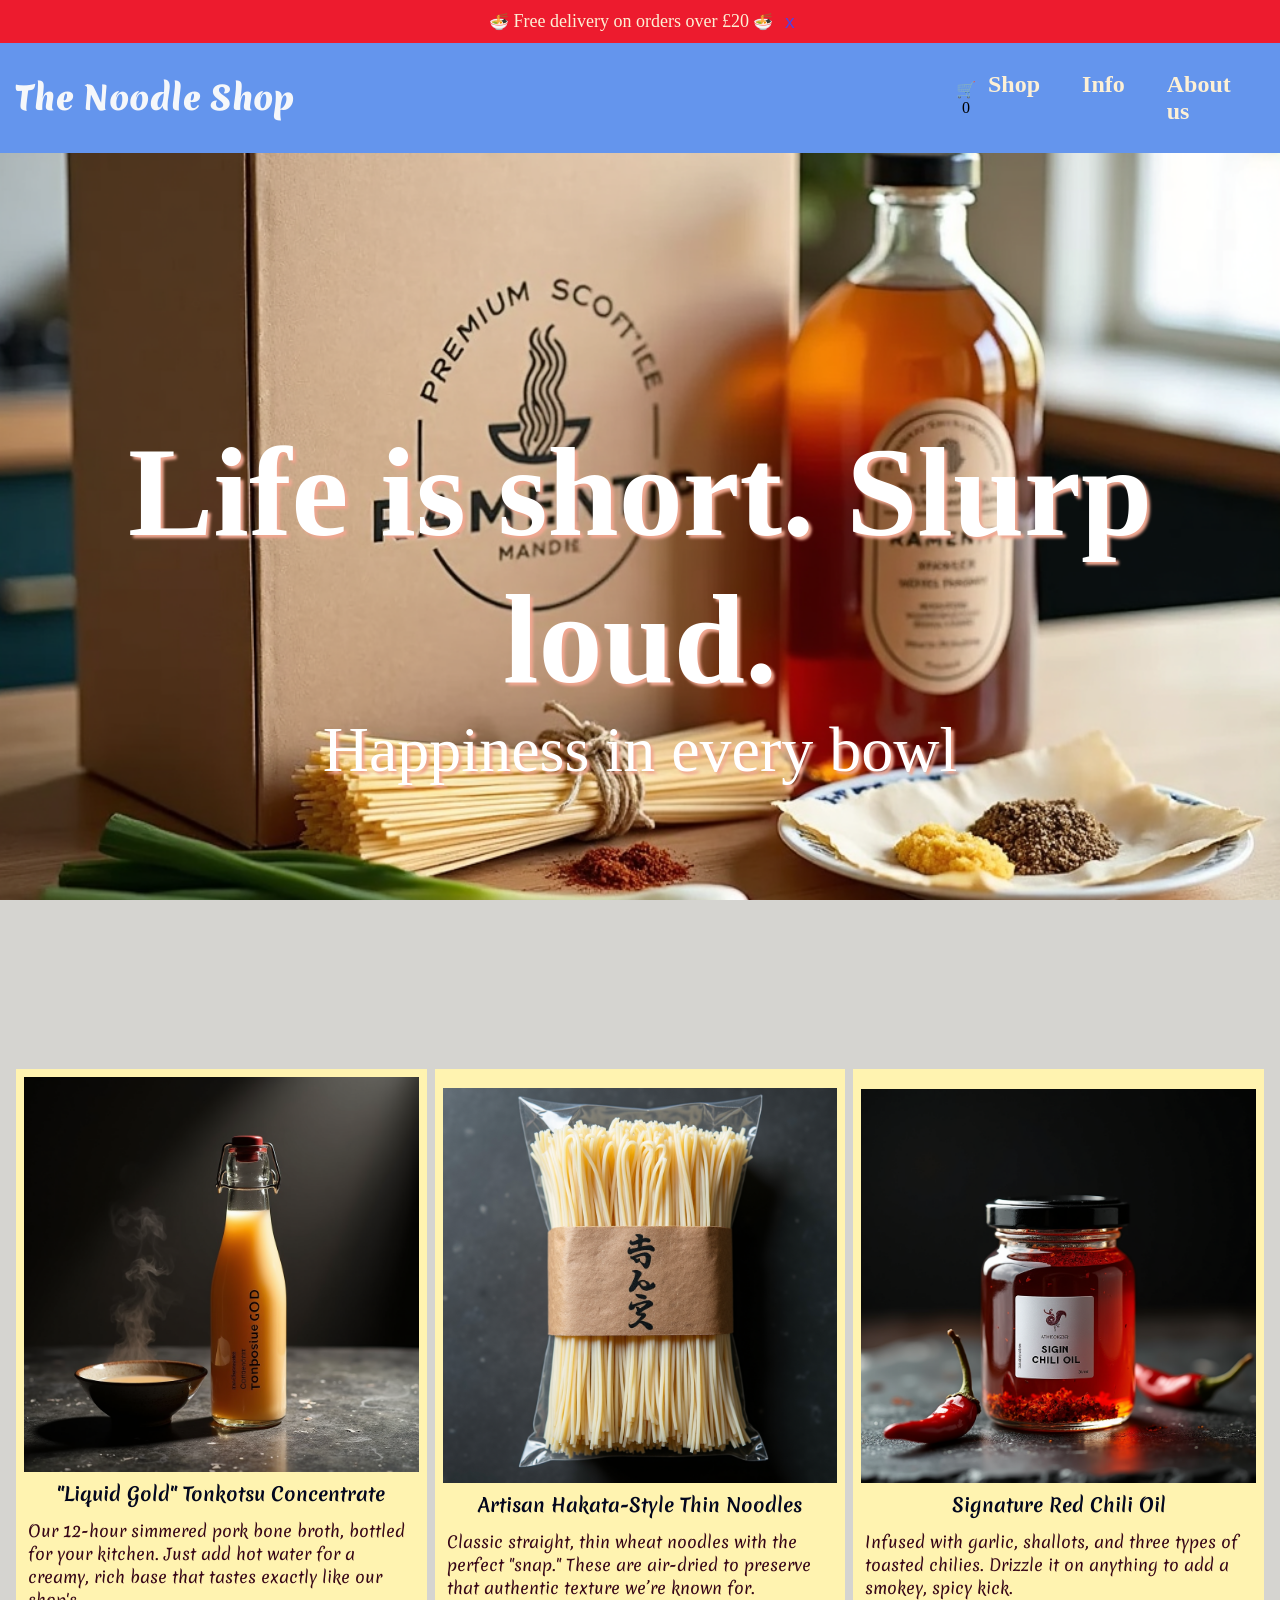
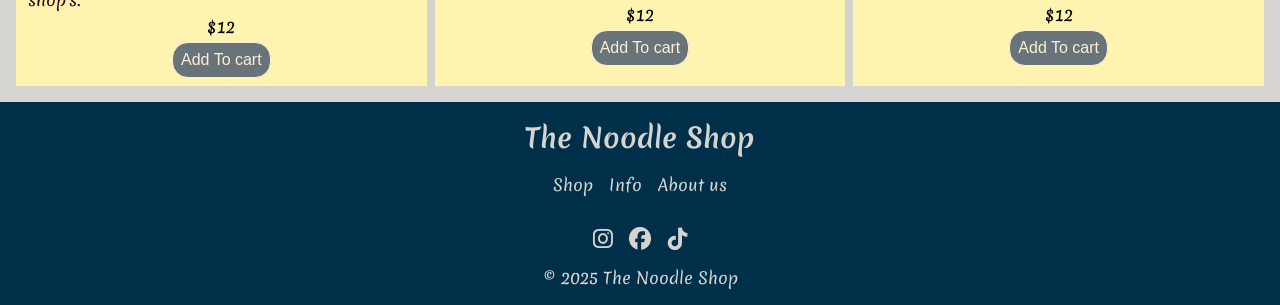
==== shop.html @ 6a9856c6 "add shop page with hero and product cards" ====
<!DOCTYPE html>
<html lang="en">
<head>
    <meta charset="UTF-8">
    <meta name="viewport" content="width=device-width, initial-scale=1.0">
    <title>Document</title>
    <link rel="stylesheet" href="shop.css">
<link rel="preconnect" href="https://fonts.googleapis.com">
<link rel="preconnect" href="https://fonts.gstatic.com" crossorigin>
<link href="https://fonts.googleapis.com/css2?family=Merienda:wght@300..900&display=swap" rel="stylesheet">
<link rel="stylesheet" href="https://cdnjs.cloudflare.com/ajax/libs/font-awesome/6.5.0/css/all.min.css">
<link rel="stylesheet" href="styles.css">
</head>
<body>
<header>
        <div class="banner">
            <span class="emoji">🍜</span>
            <h4 class="promo-banner">Free delivery on orders over £20</h4>
            <span class="emoji">🍜</span>
            <button class="close-banner">x</button>
        </div>
                <nav id="nav-menu" class="nav-container">
                    <div class="top-bar">
                        <h3 class="logo">The Noodle Shop</h3>  
                        <span class="cart-icon">🛒 <span class="cart-count">0</span></span>
                        <button class="menu-toggle">
                            <span class="line-top"></span>
                            <span class="line-middle"></span>
                            <span class="line-bottom"></span>
                        </button>
                    </div>
                    
                        <ul class="links-nav">
                            <li class="nav-link"><a href="shop.html" target="_blank">Shop</a></li>
                            <li class="nav-link"><a href="#">Info</a></li>
                            <li class="nav-link"><a href="#">About us</a></li>
                        </ul>
                </nav>
    </header>

            <section class="shop-hero">
                <h1 class="shop-hero-title">Life is short. Slurp loud.</h1>
                <p class="shop-hero-text">Happiness in every bowl</p>
            </section>

                        <section class="shop-products">
                                <div class="product-card">
                                        <img class="shop-product-img" src="E-shop-img/broth.png" alt="some asian product">
                                    <h3 class="product-name">"Liquid Gold" Tonkotsu Concentrate</h3>
                                        <p class="product-description">Our 12-hour simmered pork bone broth, bottled for your kitchen. Just add hot water for a creamy, rich base that tastes exactly like our shop's.
                                        </p>
                                        <p class="product-price">$12</p>
                                        <button class="add-to-cart">Add To cart</button>
                                </div>

                                <div class="product-card">
                                        <img class="shop-product-img" src="E-shop-img/noodles.png" alt="some asian product">
                                    <h3 class="product-name">Artisan Hakata-Style Thin Noodles</h3>
                                        <p class="product-description">Classic straight, thin wheat noodles with the perfect "snap." These are air-dried to preserve that authentic texture we’re known for.
                                        </p>
                                        <p class="product-price">$12</p>
                                        <button class="add-to-cart">Add To cart</button>
                                </div>

                                <div class="product-card">
                                        <img class="shop-product-img" src="E-shop-img/oil.png" alt="some asian product">
                                    <h3 class="product-name">Signature Red Chili Oil</h3>
                                        <p class="product-description">Infused with garlic, shallots, and three types of toasted chilies. Drizzle it on anything to add a smokey, spicy kick.
                                        </p>
                                        <p class="product-price">$12</p>
                                        <button class="add-to-cart">Add To cart</button>
                                </div>
                        </section>


      <footer>
                    <h3 class="footer-logo">The Noodle Shop</h3>
                            <ul class="links-footer">
                                <li class="footer-link"><a href="#">Shop</a></li>
                                <li class="footer-link"><a href="#">Info</a></li>
                                <li class="footer-link"><a href="#">About us</a></li>
                            </ul>
                    <div class="icons-footer">        
                        <i class="fab fa-instagram"></i>
                        <i class="fab fa-facebook"></i>
                        <i class="fab fa-tiktok"></i>
                    </div>    
                        <p class="copyright">© 2025 The Noodle Shop</p>
                </footer> 
                        <button class="back-to-top">Back To The Top</button>  
    <script src="main.js"></script>
    <script src="shop.js"></script>
</body>
---- shop.css ----
*{
    padding: 0;
    margin: 0;
    box-sizing: border-box;
}
body {
    overflow-x: hidden;
    background-color: #d5d4d0;
}
.shop-hero {
    display: flex;
    flex-direction: column;
    align-items: center;
    justify-content: center;
    background-image: url(E-shop-img/shop.png);
    background-size: cover;
    background-position: center;
    background-attachment: fixed;
    min-height: 100vh;
}
.shop-hero-title {
color: #ffffff;
text-shadow: 3px 3px 3px #f0a791;
font-size: 3rem;
text-align: center;
}
.shop-hero-text {
color: #ffffff;
text-shadow: 3px 3px 3px #f0a791;
font-size: 1.5rem;
text-align: center;
}
.shop-products {
    display: grid;
    grid-template-columns: 1fr;
    padding: 16px;
    gap: 8px;
}
.product-card {
    display: flex;
    align-items: center;
    justify-content: center;
    flex-direction: column;
    background-color: #fff3b0;
    font-family: 'Merienda', cursive;
    padding: 8px;
}
.shop-product-img {
    width: 100%;
}
.product-name {
    color: #03071e;
    padding: 8px;
}
.product-description {
    color: #370617;
    padding: 4px;
}

@media (min-width: 768px) {
    .shop-hero-title {
font-size: 8rem;
    }
    .shop-hero-text {
font-size: 4rem;
    }
    .shop-products {
      grid-template-columns: repeat(3, 1fr);
    }
}
---- styles.css ----
*{
    padding: 0;
    margin: 0;
    box-sizing: border-box;
}
body {
    overflow-x: hidden;
    background-color: #d5d4d0;
}
.nav-container {
    background-color: cornflowerblue;
    padding: 16px;
    width: 100%;
}
.top-bar {
    display: flex;
    justify-content:space-between;
    flex-direction: row;
    align-items: center;
    width: 100%;
    gap: 8px;
}
header {
    position: sticky;
    top: 0;
    z-index: 100;
    width: 100%;
}

.links-nav {
    list-style: none;
    margin: 0;
    padding: 0;
    max-height: 0;
    overflow: hidden;
    transition: max-height 0.5s;
}
.menu-toggle span {
    background-color: #2e4052;
    height: 3px;
    width: 24px; 
    transition: transform 0.3s;
    position: absolute;
    transform-origin: center;
}
.menu-toggle {
    display: flex;
    flex-direction: column;
    background: none;
    border: none;
    position: relative;
    width: 24px;
    height: 18px;
}
a {
    text-decoration: none;
    
}
.line-top {
    top: 0;
}
.line-middle {
    top: 7px;
}
.line-bottom {
    top: 14px ;
}
.menu-toggle.active .line-top{
    transform: rotate(45deg);
    top: 7px;
}
.menu-toggle.active .line-middle {
    opacity: 0;
}
.menu-toggle.active .line-bottom{
    transform: rotate(-45deg);
    top: 7px;
}

.links-nav.active {
    display: block;
    width: 100%;
    max-height: 300px;
}
.nav-link {
    color: #fdf0d5;
    padding: 12px;
    font-size: x-large;
    font-weight: 600;
}
.nav-link a {
    transition: color 0.3s ease-in-out;
    color: inherit;
}
.nav-link a:hover {
    color: aqua !important;
}
 .logo {
    font-family: 'Merienda', cursive;
    color: #f5f7fa;
    font-size: xx-large;
    font-weight: 900;
 }

.hero {
    display: flex;
    flex-direction: column;
    align-items: center;
    justify-content: center;
    background-color: #a7c7e7;
    min-height: 100vh;
    box-shadow: 1px 10px 5px 0px rgba(0,0,0,0.75);
}
.hero-title {
    color: #e74c3c;
    padding: 20px 0 20px 0;
    text-align: center;
    font-family: 'Merienda', cursive;
    font-size: 40px;
    font-weight: 900; 
}
.hero-sub-title {
    color: #e85544;
    display: flex;
    flex-direction: column;
    justify-content: center;
    align-items: center;
    font-family: 'Merienda', cursive;
    font-size: 20px;
    font-weight: 600; 
    padding: 8px;
}
.hero-button {
    background-color: #5143e1;
    border: none;
    border-radius: 25px;
    padding: 24px;
    margin-top: 18px;
    color: #fdf0d5;
}
.hero-button:hover {
    cursor: pointer;
    background-color: #6c61e3;
}
.hero-button:active {
    transform: scale(0.95);
}
.banner {
    display: flex;
    align-items: center;
    justify-content: center;
    background-color: #ed1b2e;
    text-align: center;
    padding: 8px;
}
.promo-banner {
    color: #fdf0d5;
    font-size: large;
    font-weight: 400;
} 
.banner span {
    padding: 4px;
}
  @keyframes bounce {
    0%   { transform: translateY(0) }
    50%  { transform: translateY(-10px) }
    100% { transform: translateY(0) }
}
.emoji {
  animation: bounce 1s infinite;
}
.close-banner {
    background: none;
    border: none;
    cursor: pointer;
    color: #5143e1;
    font-size: larger;
    padding-left: 8px;
}
.card {
    display: flex;
    flex-direction: column;
    align-items: center;
    background-color: #80bcbe;
    box-shadow: 1px 10px 5px 0px rgba(0,0,0,0.75);
    border-radius: 16px;
    overflow: hidden;
    padding: 8px;
}
.card img {
    width: 100%;
    border-radius: 8px;
    
}
.product {
    display: grid;
    grid-template-columns: 1fr;
    padding: 4px;
    gap: 8px;
    width: 100%;
    box-sizing: border-box;
    overflow: hidden;
    opacity: 0;
    transform: translateY(20px);
    transition: 0.3s ease-in-out;
    height: 0;
    min-height: 0;
}
.product.visible {
    opacity: 1;
    transform: translateY(0);
    height: auto;
}
.add-to-cart {
    background-color: #68737a;
    border: solid 1px;
    border-radius: 16px;
    color: #fdf0d5;
    font-size: medium;
    padding: 8px;
    margin-top: 4px;
    transition: 0.3s ease-in-out;
}
.add-to-cart:hover {
    cursor: pointer;
    background-color: #849198;
}
.cart-icon {
    display: flex;
    flex-direction: column;
    align-items: center;
   
    overflow: hidden;
}
.add-to-cart:active {
    transform: scale(0.95);
}
.card h4, .card p {
    color: #e74c3c;
    font-family: 'Merienda', cursive;
    font-size: medium;
    padding: 2px;
}
.notification{
    position: fixed;
    background-color: #d9e1e2;
    color:#2e4052;
    padding: 16px;
    border-radius: 12px;
    bottom: 20px;
    right: 20px;
    font-family: 'Merienda', cursive;
    font-size: large;
    border: solid 1px #2e4052;
}
.testimonial {
    display: flex;
    align-items: center;
    justify-content: center;
    margin-top: 16px;
}
.review-card {
    display: flex;
    flex-direction: column;
    align-items: center;
    background-color: #d5d4d0;
    padding: 16px;
    border-radius: 16px;
    max-width: 200px;
}
.review-card img {
    width: 100%;
    border-radius: 50%;
}
.hide-mobile {
    display: none;
}
.prev-button, .next-button {
background: none;
border: none;
cursor: pointer;
font-size: 32px;
padding: 4px;
font-weight: 900;
}

footer {
    display: flex;
    flex-direction: column;
    align-items: center;
    background-color: #003049;
    color: #d5d4d0;
    padding: 16px;
    width: 100%;
    font-family: 'Merienda', cursive;
}
.footer-logo {
    font-size: 3vh;
}
.icons-footer {
    display: flex;
    align-items: center;
    justify-content: space-between;
    gap: 16px;
    font-size: 2.5vh;
    margin: 16px 0 16px 0;
}
.links-footer {
    display: flex;
    align-items: center;
    justify-content:space-around;
    gap: 16px;
    margin: 16px 0 16px 0;
}
.footer-link {
    list-style: none;
}
.footer-link a {
    color: #d5d4d0;
}

.back-to-top {
    position: fixed;
    padding: 16px;
    background-color: #a7c7e7;
    border-radius: 12px;
    display: none;
    bottom: 0px;
    right: 20px;
    opacity: 0.8;
}

.news-letter {
    display: flex;
    flex-direction: column;
    align-items: center;
    padding: 32px;
    background-color: #d8e2dc;
    font-family: 'Merienda', cursive;
}
.user {
    margin-top: 8px;
    border: 2px solid #ff758f;
    border-radius: 8px;
    padding: 8px;
    opacity: 0.5;
    font-family: Arial, Helvetica, sans-serif;
}
.submit {
    margin: 8px 0 8px 0;
    border: solid #ff758f 1px;
    border-radius: 8px;
    padding: 8px;
    font-family: Arial, Helvetica, sans-serif;
}
@media (min-width: 768px) {
    .menu-toggle {
        display: none;
    }
    .links-nav {
        display: flex;
        width: 30%;
        max-height: none;
        overflow: visible;
    }
    .nav-container {
        display: flex;
        justify-content: space-between;
        align-items: center;
        flex-direction: row;
        width: 100%;
    }
    .nav-link {
        padding-right: 30px;
    }
    .hero-button {
        font-size: medium;
    }
    .product {
    grid-template-columns: repeat(3, 1fr);
    padding: 16px;
    gap: 8px;
}
.card {
    padding: 16px;
}
.testimonial {
    padding: 16px;
    gap: 8px;
    justify-content: center;
}

.review-card {
    max-width: 600px;
    margin: 0 auto;
}
.review-card p {
    font-size: 1.5rem;
    padding-top: 4px;
}
.review-card h4 {
    font-size: 2rem;
}
.prev-button, .next-button {
    background-color: #e4e0cf;
    border-radius: 12px;
    padding: 8px;
    border: 1px solid black;
    box-shadow: 1px 10px 5px 0px rgba(0,0,0,0.75);
}
.hide-mobile { display: none }
}
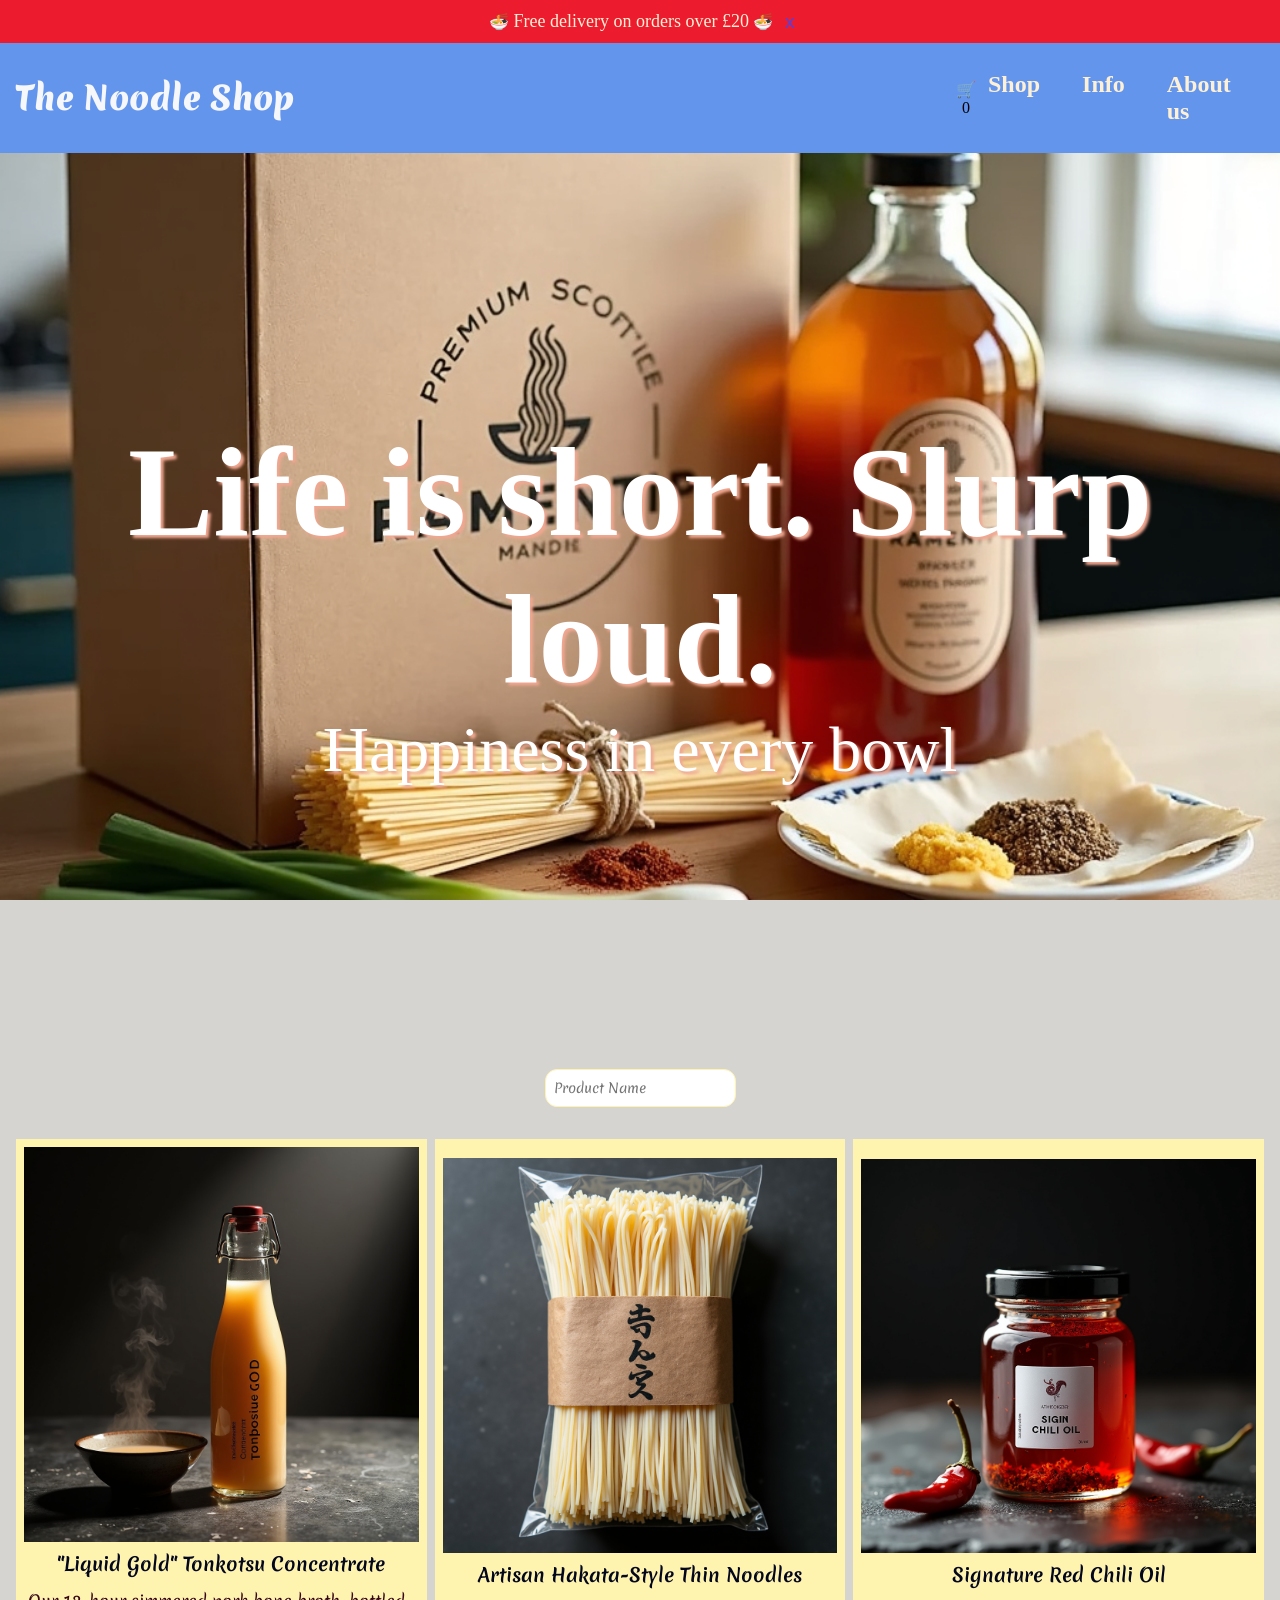
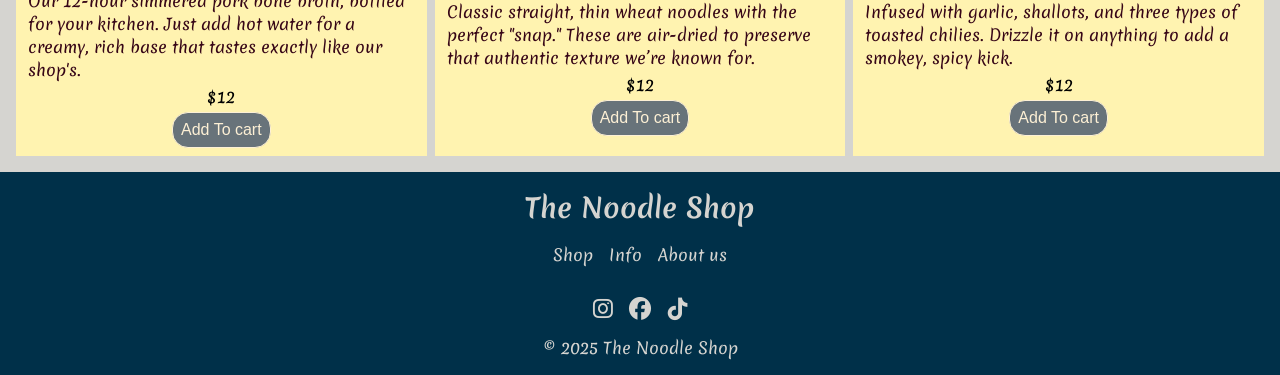
==== commit 8db6eb49: "add product search bar to shop page" ====
--- a/shop.html
+++ b/shop.html
@@ -42,6 +42,9 @@
                 <h1 class="shop-hero-title">Life is short. Slurp loud.</h1>
                 <p class="shop-hero-text">Happiness in every bowl</p>
             </section>
+                                                        <div class="search-container">
+                                                            <input type="text" class="search-bar" placeholder="Product Name">
+                                                        </div>
 
                         <section class="shop-products">
                                 <div class="product-card">
--- a/shop.css
+++ b/shop.css
@@ -56,7 +56,18 @@
     color: #370617;
     padding: 4px;
 }
-
+.search-container {
+    display: flex;
+    align-items: center;
+    justify-content: center;
+    padding: 16px;
+}
+.search-bar {
+    font-family: 'Merienda', cursive;
+    border-radius: 12px;
+    padding: 8px;
+    border: solid 1.5px #fff3b0;
+}
 @media (min-width: 768px) {
     .shop-hero-title {
 font-size: 8rem;
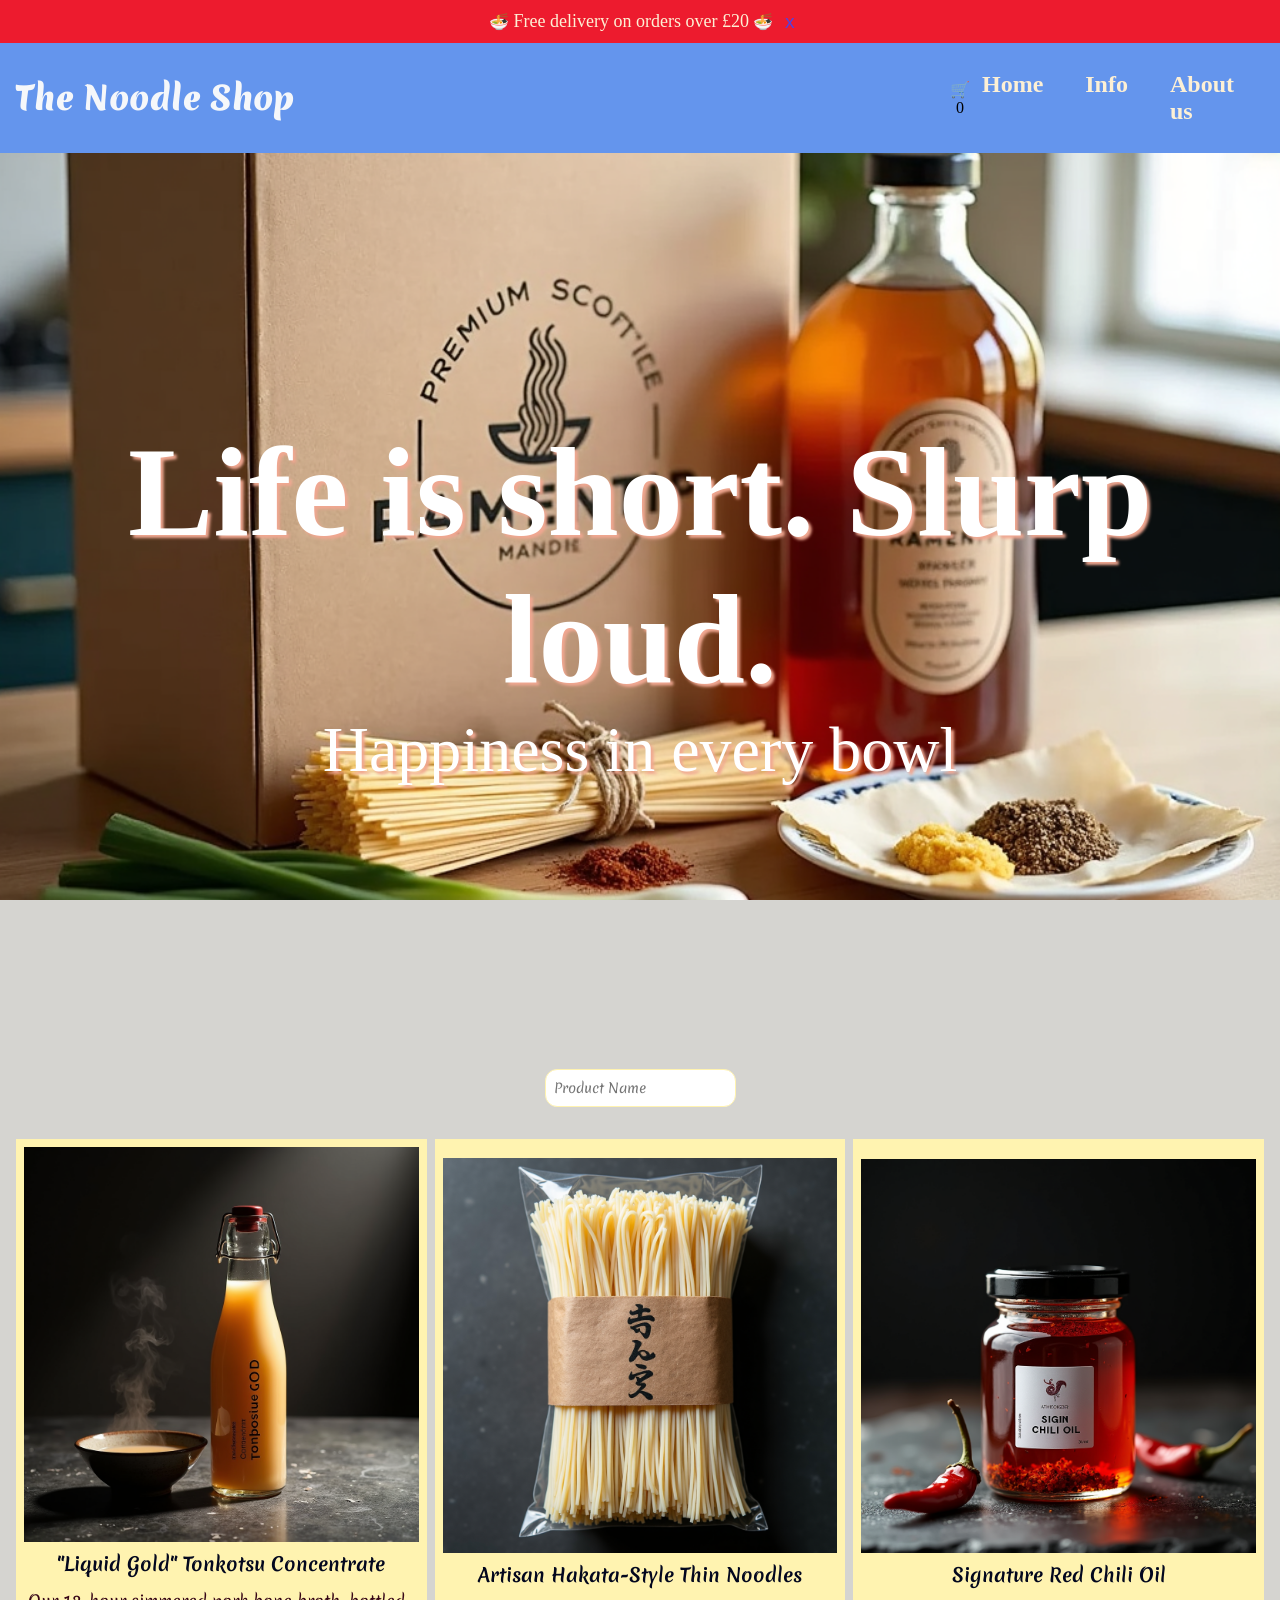
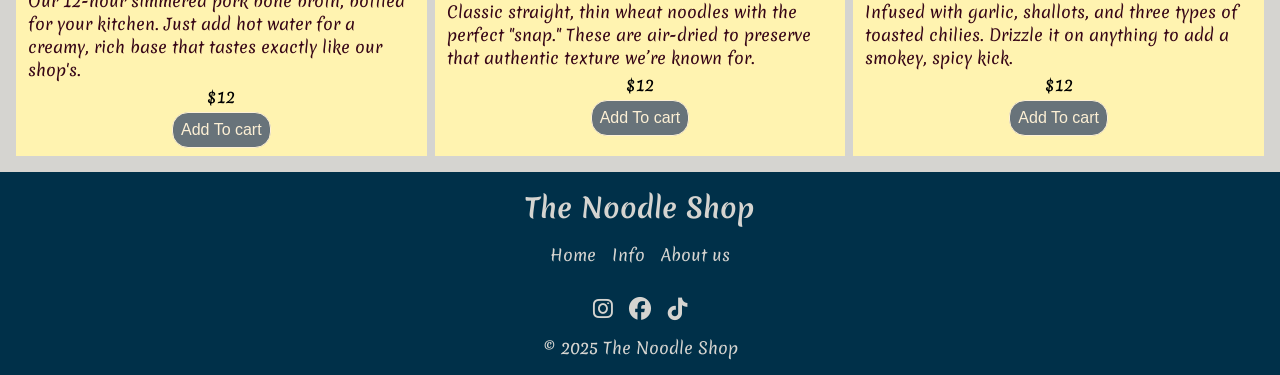
==== commit ee4b3e29: "shop page progress and nav links update" ====
--- a/shop.html
+++ b/shop.html
@@ -31,7 +31,7 @@
                     </div>
                     
                         <ul class="links-nav">
-                            <li class="nav-link"><a href="shop.html" target="_blank">Shop</a></li>
+                            <li class="nav-link"><a href="index.html" target="_blank">Home</a></li>
                             <li class="nav-link"><a href="#">Info</a></li>
                             <li class="nav-link"><a href="#">About us</a></li>
                         </ul>
@@ -79,7 +79,7 @@
       <footer>
                     <h3 class="footer-logo">The Noodle Shop</h3>
                             <ul class="links-footer">
-                                <li class="footer-link"><a href="#">Shop</a></li>
+                                <li class="footer-link"><a href="index.html">Home</a></li>
                                 <li class="footer-link"><a href="#">Info</a></li>
                                 <li class="footer-link"><a href="#">About us</a></li>
                             </ul>
